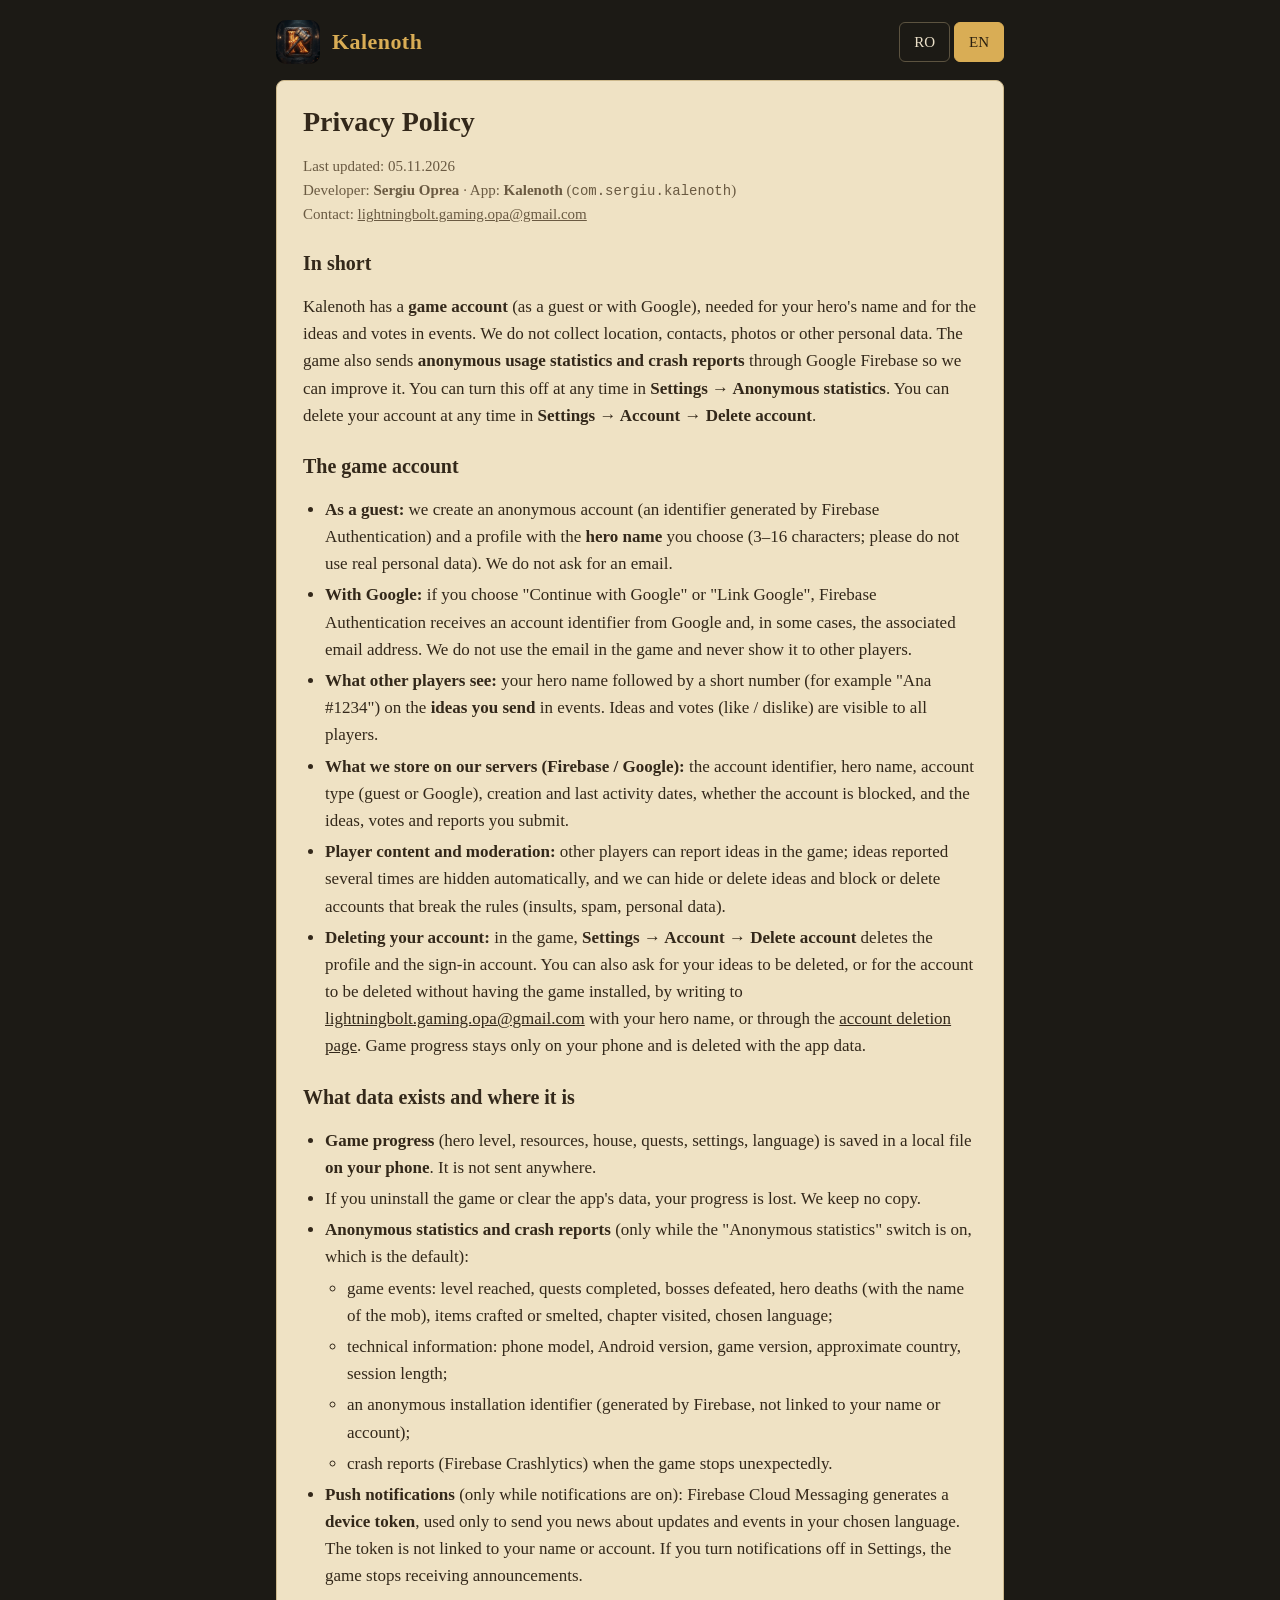
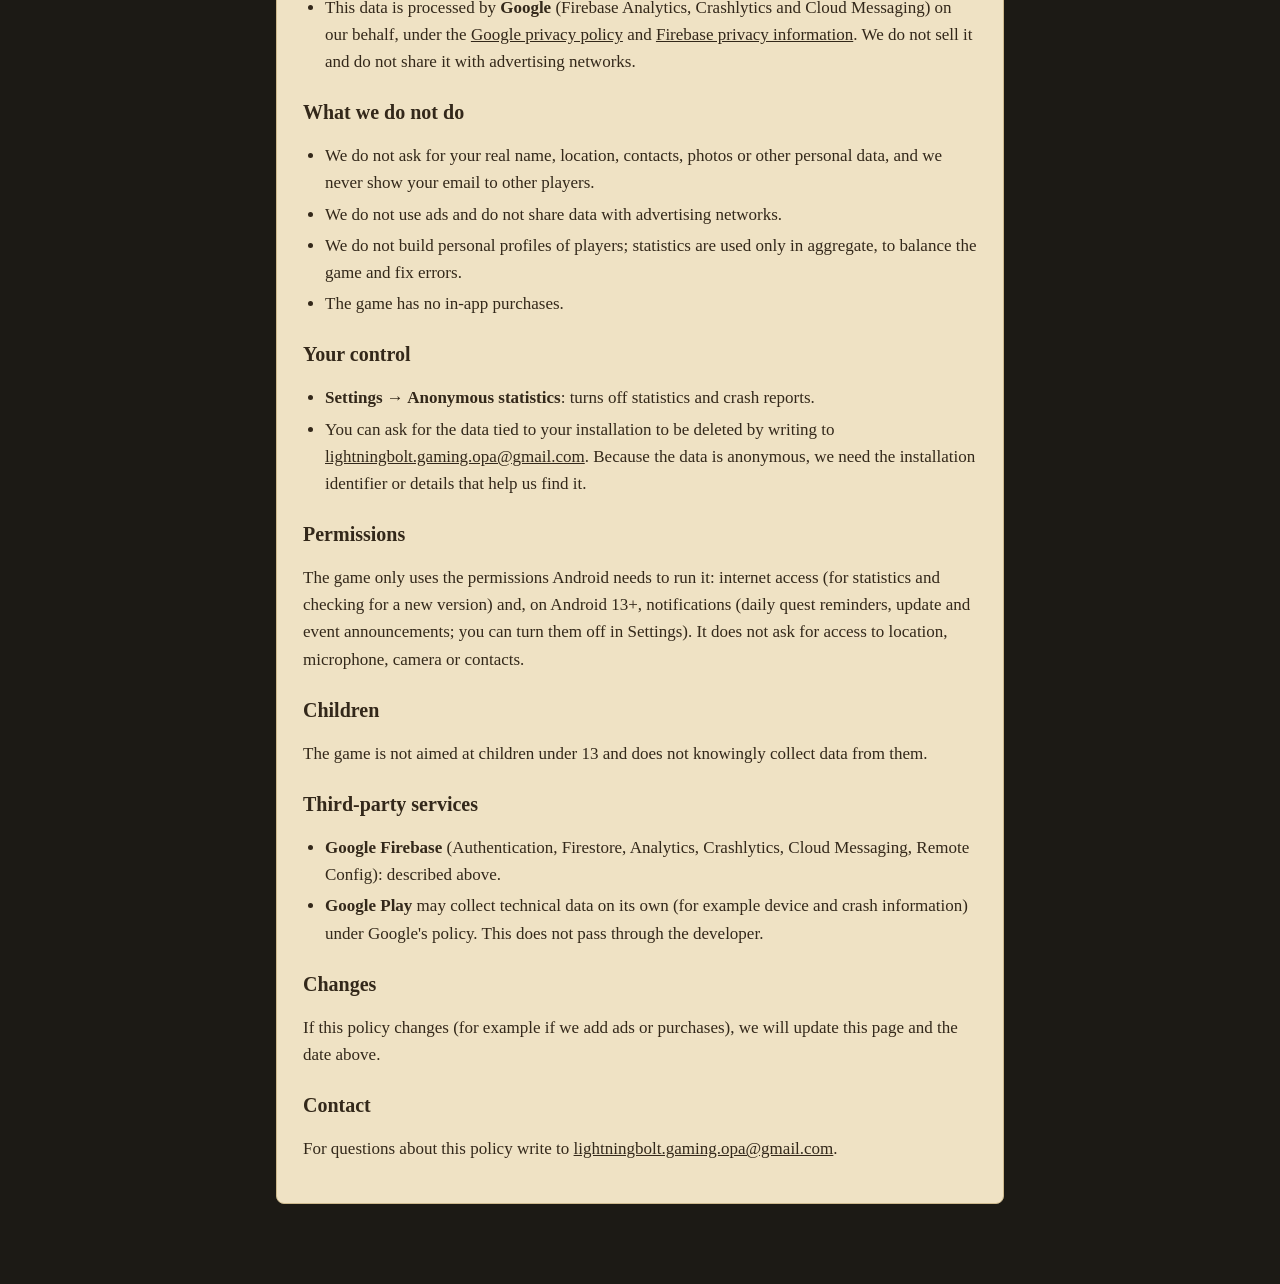
==== privacy.html @ b3754da6 "Privacy policy and account deletion pages" ====
<!doctype html>
<html lang="ro">
<head>
<meta charset="utf-8">
<meta name="viewport" content="width=device-width, initial-scale=1">
<title>Kalenoth – Politică de confidențialitate</title>
<meta name="description" content="Politica de confidențialitate a jocului Kalenoth. / Kalenoth privacy policy.">
<link rel="icon" type="image/png" href="images/icon.png">
<link rel="stylesheet" href="legal.css">
</head>
<body>
<div class="wrap">
  <header class="bar">
    <a class="home" href="./"><img src="images/icon.png" alt=""><strong>Kalenoth</strong></a>
    <div class="lang">
      <button type="button" data-lang="ro">RO</button>
      <button type="button" data-lang="en">EN</button>
    </div>
  </header>

  <!-- Source text: PlayStore/privacy_policy_ro_en.md. Keep both in sync. -->
  <article lang="ro" data-lang="ro">
    <h1>Politică de confidențialitate</h1>
    <p class="meta">Ultima actualizare: 05.11.2026<br>
      Dezvoltator: <b>Sergiu Oprea</b> · Aplicație: <b>Kalenoth</b> (<code>com.sergiu.kalenoth</code>)<br>
      Contact: <a href="mailto:lightningbolt.gaming.opa@gmail.com">lightningbolt.gaming.opa@gmail.com</a></p>

    <h2>Pe scurt</h2>
    <p>Kalenoth are un <b>cont de joc</b> (ca oaspete sau cu Google), necesar pentru numele eroului și pentru ideile și voturile din evenimente. Nu colectăm locație, contacte, fotografii sau alte date personale. Jocul trimite și <b>statistici anonime de utilizare și rapoarte de erori</b> prin Google Firebase, ca să îl putem îmbunătăți. Le poți opri oricând din <b>Setări → Statistici anonime</b>. Îți poți șterge contul oricând din <b>Setări → Cont → Șterge contul</b>.</p>

    <h2>Contul de joc</h2>
    <ul>
      <li><b>Ca oaspete:</b> creăm un cont anonim (un identificator generat de Firebase Authentication) și un profil cu <b>numele eroului</b> ales de tine (3–16 caractere, fără date personale reale, te rugăm). Nu cerem e-mail.</li>
      <li><b>Cu Google:</b> dacă alegi „Continuă cu Google” sau „Leagă Google”, Firebase Authentication primește de la Google un identificator al contului și, în unele cazuri, adresa de e-mail asociată. Noi nu folosim e-mailul în joc și nu îl afișăm altor jucători.</li>
      <li><b>Ce vede restul jucătorilor:</b> numele eroului, urmat de un număr scurt (de exemplu „Ana #1234”), pe <b>ideile pe care le trimiți</b> în evenimente. Ideile și voturile (like / dislike) sunt vizibile tuturor jucătorilor.</li>
      <li><b>Ce stocăm pe serverele noastre (Firebase / Google):</b> identificatorul contului, numele eroului, tipul contului (oaspete sau Google), data creării și a ultimei activități, dacă contul e blocat, ideile trimise, voturile și rapoartele tale.</li>
      <li><b>Conținut al jucătorilor și moderare:</b> ideile pot fi raportate de alți jucători din joc; ideile raportate de mai multe ori sunt ascunse automat, iar noi putem ascunde sau șterge idei și bloca sau șterge conturi care încalcă regulile (insulte, spam, date personale).</li>
      <li><b>Ștergerea contului:</b> din joc, <b>Setări → Cont → Șterge contul</b> șterge profilul și contul de autentificare. Poți cere ștergerea și ideilor tale, sau ștergerea contului fără să ai jocul instalat, scriind la <a href="mailto:lightningbolt.gaming.opa@gmail.com">lightningbolt.gaming.opa@gmail.com</a> cu numele eroului, sau prin <a href="delete-account.html">pagina de ștergere a contului</a>. Progresul jocului rămâne doar pe telefonul tău și se șterge odată cu datele aplicației.</li>
    </ul>

    <h2>Ce date există și unde sunt</h2>
    <ul>
      <li><b>Progresul jocului</b> (nivelul eroului, resursele, casa, misiunile, setările, limba) este salvat într-un fișier local, <b>pe telefonul tău</b>. Nu este trimis nicăieri.</li>
      <li>Dacă dezinstalezi jocul sau ștergi datele aplicației, progresul se pierde. Nu avem copie.</li>
      <li><b>Statistici anonime și rapoarte de erori</b> (doar dacă bifa „Statistici anonime” e pornită, implicit este):
        <ul>
          <li>evenimente din joc: nivel atins, misiuni terminate, bossi învinși, moartea eroului (cu numele mobului), obiecte făcute la forjă sau banc, capitolul vizitat, limba aleasă;</li>
          <li>informații tehnice: modelul telefonului, versiunea Android, versiunea jocului, țara aproximativă, durata sesiunilor;</li>
          <li>un identificator anonim al instalării (generat de Firebase, nu e legat de numele sau contul tău);</li>
          <li>rapoarte de erori (Firebase Crashlytics) când jocul se oprește neașteptat.</li>
        </ul>
      </li>
      <li><b>Notificări push</b> (doar cât notificările sunt pornite): Firebase Cloud Messaging generează un <b>token al dispozitivului</b>, folosit doar ca să primești anunțuri despre actualizări și evenimente, în limba aleasă. Tokenul nu e legat de numele sau contul tău. Dacă oprești notificările din Setări, jocul nu mai primește anunțuri.</li>
      <li>Aceste date sunt procesate de <b>Google</b> (Firebase Analytics, Crashlytics și Cloud Messaging) în numele nostru, conform <a href="https://policies.google.com/privacy">politicii Google</a> și a <a href="https://firebase.google.com/support/privacy">Firebase</a>. Nu le vindem și nu le partajăm cu rețele de publicitate.</li>
    </ul>

    <h2>Ce nu facem</h2>
    <ul>
      <li>Nu cerem numele tău real, locația, contactele, fotografiile sau alte date personale, și nu afișăm e-mailul altor jucători.</li>
      <li>Nu folosim reclame și nu partajăm date cu rețele de publicitate.</li>
      <li>Nu creăm profiluri personale ale jucătorilor; statisticile sunt folosite doar agregat, pentru echilibrarea jocului și remedierea erorilor.</li>
      <li>Jocul nu are cumpărături în aplicație.</li>
    </ul>

    <h2>Controlul tău</h2>
    <ul>
      <li><b>Setări → Statistici anonime</b>: oprește trimiterea statisticilor și a rapoartelor de erori.</li>
      <li>Poți cere ștergerea datelor asociate instalării tale scriind la <a href="mailto:lightningbolt.gaming.opa@gmail.com">lightningbolt.gaming.opa@gmail.com</a>. Fiindcă datele sunt anonime, avem nevoie de identificatorul instalării sau de detalii care ne ajută să o găsim.</li>
    </ul>

    <h2>Permisiuni</h2>
    <p>Jocul folosește doar permisiunile necesare funcționării pe Android: acces la internet (pentru statistici și verificarea versiunii noi) și, pe Android 13+, notificări (reamintiri de misiuni zilnice, anunțuri de actualizări și evenimente; le poți opri din Setări). Nu cere acces la locație, microfon, cameră sau contacte.</p>

    <h2>Copii</h2>
    <p>Jocul nu este destinat copiilor sub 13 ani și nu colectează cu bună știință date de la ei.</p>

    <h2>Servicii ale terților</h2>
    <ul>
      <li><b>Google Firebase</b> (Authentication, Firestore, Analytics, Crashlytics, Cloud Messaging, Remote Config): descris mai sus.</li>
      <li><b>Google Play</b> poate colecta pe cont propriu date tehnice (de exemplu informații despre dispozitiv și erori) conform politicii Google. Acestea nu trec prin dezvoltator.</li>
    </ul>

    <h2>Modificări</h2>
    <p>Dacă politica se schimbă (de exemplu dacă adăugăm reclame sau cumpărături), actualizăm această pagină și data de sus.</p>

    <h2>Contact</h2>
    <p>Pentru întrebări despre această politică scrie-ne la <a href="mailto:lightningbolt.gaming.opa@gmail.com">lightningbolt.gaming.opa@gmail.com</a>.</p>
  </article>

  <article lang="en" data-lang="en">
    <h1>Privacy Policy</h1>
    <p class="meta">Last updated: 05.11.2026<br>
      Developer: <b>Sergiu Oprea</b> · App: <b>Kalenoth</b> (<code>com.sergiu.kalenoth</code>)<br>
      Contact: <a href="mailto:lightningbolt.gaming.opa@gmail.com">lightningbolt.gaming.opa@gmail.com</a></p>

    <h2>In short</h2>
    <p>Kalenoth has a <b>game account</b> (as a guest or with Google), needed for your hero's name and for the ideas and votes in events. We do not collect location, contacts, photos or other personal data. The game also sends <b>anonymous usage statistics and crash reports</b> through Google Firebase so we can improve it. You can turn this off at any time in <b>Settings → Anonymous statistics</b>. You can delete your account at any time in <b>Settings → Account → Delete account</b>.</p>

    <h2>The game account</h2>
    <ul>
      <li><b>As a guest:</b> we create an anonymous account (an identifier generated by Firebase Authentication) and a profile with the <b>hero name</b> you choose (3–16 characters; please do not use real personal data). We do not ask for an email.</li>
      <li><b>With Google:</b> if you choose "Continue with Google" or "Link Google", Firebase Authentication receives an account identifier from Google and, in some cases, the associated email address. We do not use the email in the game and never show it to other players.</li>
      <li><b>What other players see:</b> your hero name followed by a short number (for example "Ana #1234") on the <b>ideas you send</b> in events. Ideas and votes (like / dislike) are visible to all players.</li>
      <li><b>What we store on our servers (Firebase / Google):</b> the account identifier, hero name, account type (guest or Google), creation and last activity dates, whether the account is blocked, and the ideas, votes and reports you submit.</li>
      <li><b>Player content and moderation:</b> other players can report ideas in the game; ideas reported several times are hidden automatically, and we can hide or delete ideas and block or delete accounts that break the rules (insults, spam, personal data).</li>
      <li><b>Deleting your account:</b> in the game, <b>Settings → Account → Delete account</b> deletes the profile and the sign-in account. You can also ask for your ideas to be deleted, or for the account to be deleted without having the game installed, by writing to <a href="mailto:lightningbolt.gaming.opa@gmail.com">lightningbolt.gaming.opa@gmail.com</a> with your hero name, or through the <a href="delete-account.html">account deletion page</a>. Game progress stays only on your phone and is deleted with the app data.</li>
    </ul>

    <h2>What data exists and where it is</h2>
    <ul>
      <li><b>Game progress</b> (hero level, resources, house, quests, settings, language) is saved in a local file <b>on your phone</b>. It is not sent anywhere.</li>
      <li>If you uninstall the game or clear the app's data, your progress is lost. We keep no copy.</li>
      <li><b>Anonymous statistics and crash reports</b> (only while the "Anonymous statistics" switch is on, which is the default):
        <ul>
          <li>game events: level reached, quests completed, bosses defeated, hero deaths (with the name of the mob), items crafted or smelted, chapter visited, chosen language;</li>
          <li>technical information: phone model, Android version, game version, approximate country, session length;</li>
          <li>an anonymous installation identifier (generated by Firebase, not linked to your name or account);</li>
          <li>crash reports (Firebase Crashlytics) when the game stops unexpectedly.</li>
        </ul>
      </li>
      <li><b>Push notifications</b> (only while notifications are on): Firebase Cloud Messaging generates a <b>device token</b>, used only to send you news about updates and events in your chosen language. The token is not linked to your name or account. If you turn notifications off in Settings, the game stops receiving announcements.</li>
      <li>This data is processed by <b>Google</b> (Firebase Analytics, Crashlytics and Cloud Messaging) on our behalf, under the <a href="https://policies.google.com/privacy">Google privacy policy</a> and <a href="https://firebase.google.com/support/privacy">Firebase privacy information</a>. We do not sell it and do not share it with advertising networks.</li>
    </ul>

    <h2>What we do not do</h2>
    <ul>
      <li>We do not ask for your real name, location, contacts, photos or other personal data, and we never show your email to other players.</li>
      <li>We do not use ads and do not share data with advertising networks.</li>
      <li>We do not build personal profiles of players; statistics are used only in aggregate, to balance the game and fix errors.</li>
      <li>The game has no in-app purchases.</li>
    </ul>

    <h2>Your control</h2>
    <ul>
      <li><b>Settings → Anonymous statistics</b>: turns off statistics and crash reports.</li>
      <li>You can ask for the data tied to your installation to be deleted by writing to <a href="mailto:lightningbolt.gaming.opa@gmail.com">lightningbolt.gaming.opa@gmail.com</a>. Because the data is anonymous, we need the installation identifier or details that help us find it.</li>
    </ul>

    <h2>Permissions</h2>
    <p>The game only uses the permissions Android needs to run it: internet access (for statistics and checking for a new version) and, on Android 13+, notifications (daily quest reminders, update and event announcements; you can turn them off in Settings). It does not ask for access to location, microphone, camera or contacts.</p>

    <h2>Children</h2>
    <p>The game is not aimed at children under 13 and does not knowingly collect data from them.</p>

    <h2>Third-party services</h2>
    <ul>
      <li><b>Google Firebase</b> (Authentication, Firestore, Analytics, Crashlytics, Cloud Messaging, Remote Config): described above.</li>
      <li><b>Google Play</b> may collect technical data on its own (for example device and crash information) under Google's policy. This does not pass through the developer.</li>
    </ul>

    <h2>Changes</h2>
    <p>If this policy changes (for example if we add ads or purchases), we will update this page and the date above.</p>

    <h2>Contact</h2>
    <p>For questions about this policy write to <a href="mailto:lightningbolt.gaming.opa@gmail.com">lightningbolt.gaming.opa@gmail.com</a>.</p>
  </article>
</div>
<script src="legal.js"></script>
</body>
</html>
---- legal.css ----
/* Shared look of the privacy and account deletion pages (same palette as index.html). */
:root {
  --bg: #1c1a15;
  --paper: #efe2c4;
  --paper-edge: #cdb98d;
  --ink: #33281a;
  --ink-soft: #6a5a42;
  --gold: #d9ad55;
  --text-on-bg: #eadfc8;
}
* { box-sizing: border-box; }
body {
  margin: 0;
  background: var(--bg);
  color: var(--text-on-bg);
  font: 17px/1.6 Georgia, "Times New Roman", serif;
}
.wrap { max-width: 760px; margin: 0 auto; padding: 0 16px 64px; }
.bar { display: flex; align-items: center; gap: 12px; padding: 20px 0 16px; }
.home { display: flex; align-items: center; gap: 12px; color: inherit; text-decoration: none; }
.home img { width: 44px; height: 44px; border-radius: 10px; }
.home strong { font-size: 22px; color: var(--gold); letter-spacing: .02em; }
.lang { margin-left: auto; display: flex; gap: 4px; }
button {
  font: inherit;
  font-size: 15px;
  min-height: 40px;
  padding: 6px 14px;
  color: var(--text-on-bg);
  background: transparent;
  border: 1px solid #5c5340;
  border-radius: 6px;
  cursor: pointer;
}
button:hover { border-color: var(--gold); }
button:focus-visible { outline: 2px solid var(--gold); outline-offset: 2px; }
button[aria-pressed="true"] { background: var(--gold); border-color: var(--gold); color: #2a2010; }
article {
  background: var(--paper);
  color: var(--ink);
  border: 1px solid var(--paper-edge);
  border-radius: 8px;
  padding: 24px 26px;
  margin-bottom: 16px;
  overflow-wrap: anywhere;
}
h1 { font-size: 28px; line-height: 1.2; margin: 0 0 8px; }
h2 { font-size: 20px; line-height: 1.3; margin: 24px 0 8px; }
.meta, .foot { color: var(--ink-soft); font-size: 15px; }
a { color: inherit; }
ul, ol { padding-left: 22px; }
li { margin: 4px 0; }
code { font-size: 14px; }
table { width: 100%; border-collapse: collapse; font-size: 15px; }
td, th { text-align: left; vertical-align: top; padding: 6px 8px; border-top: 1px solid var(--paper-edge); }
[hidden] { display: none !important; }
@media (max-width: 520px) {
  h1 { font-size: 24px; }
  article { padding: 18px 16px; }
}
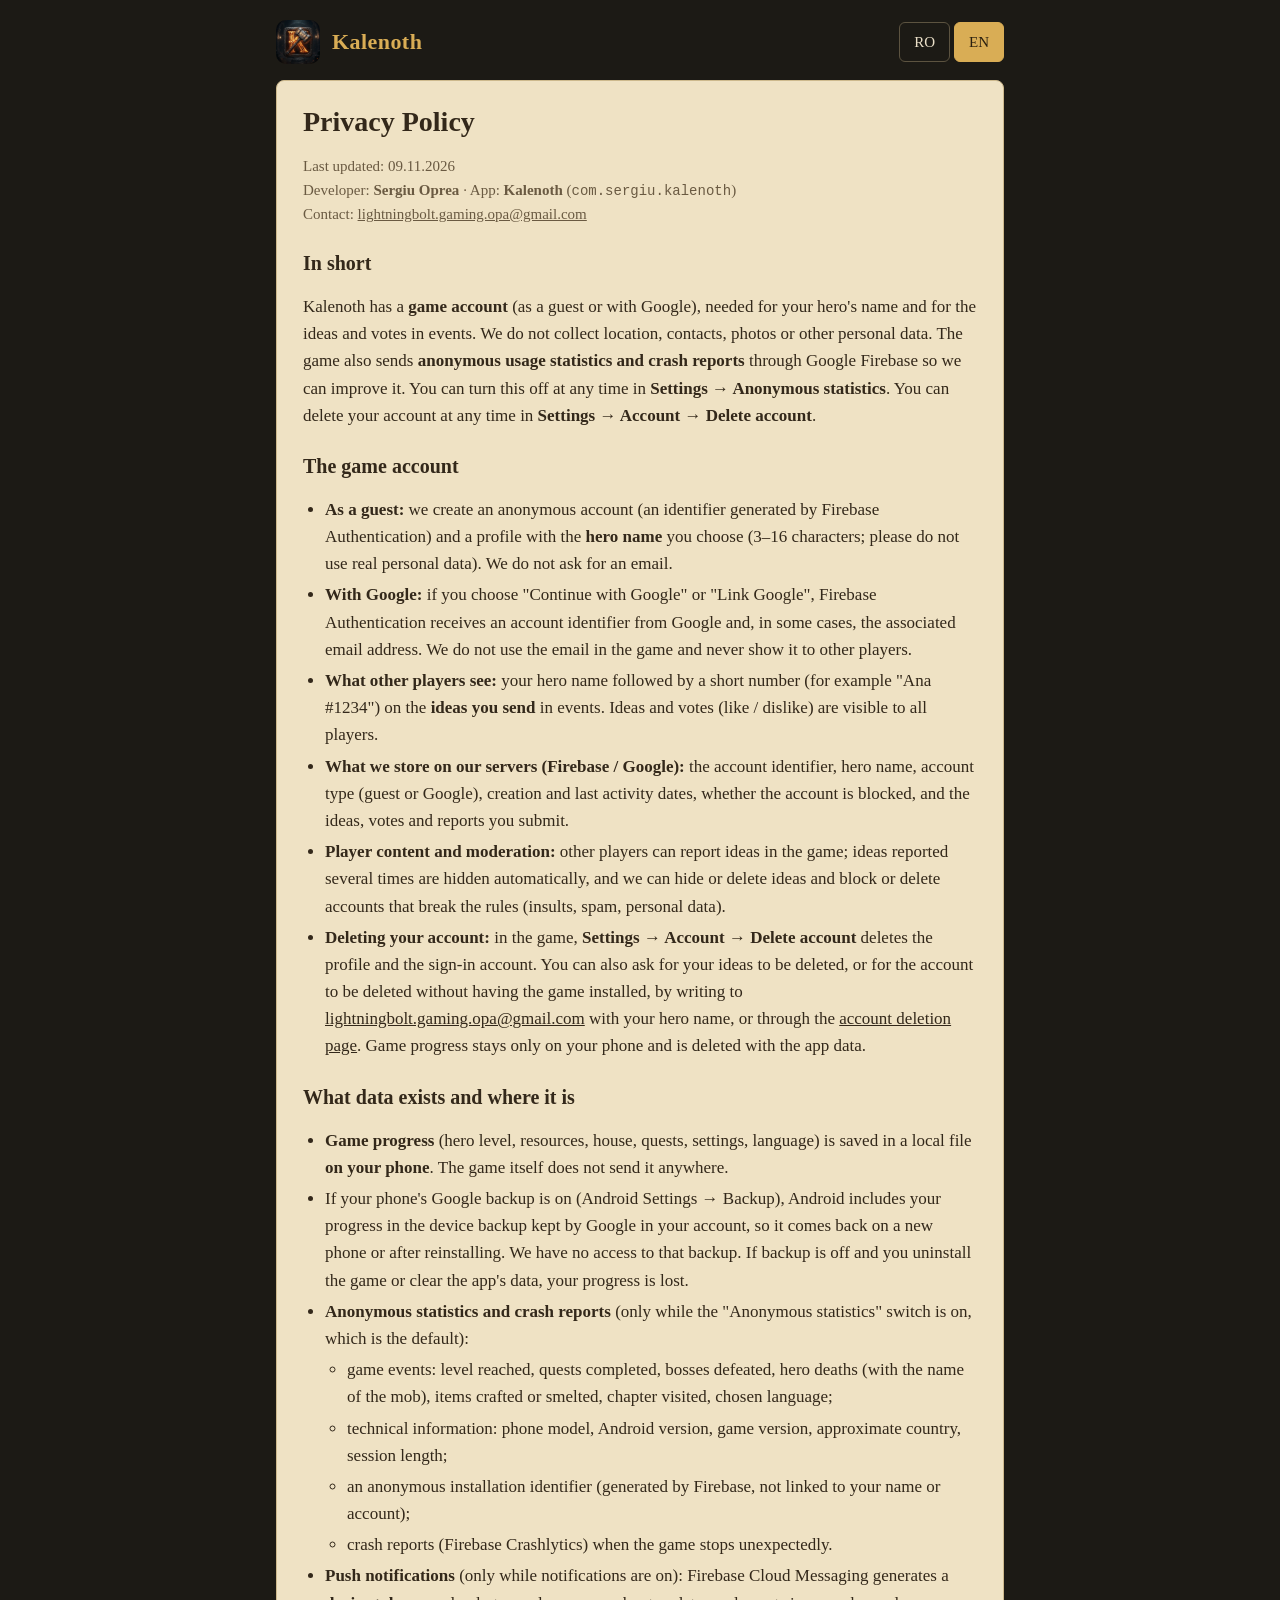
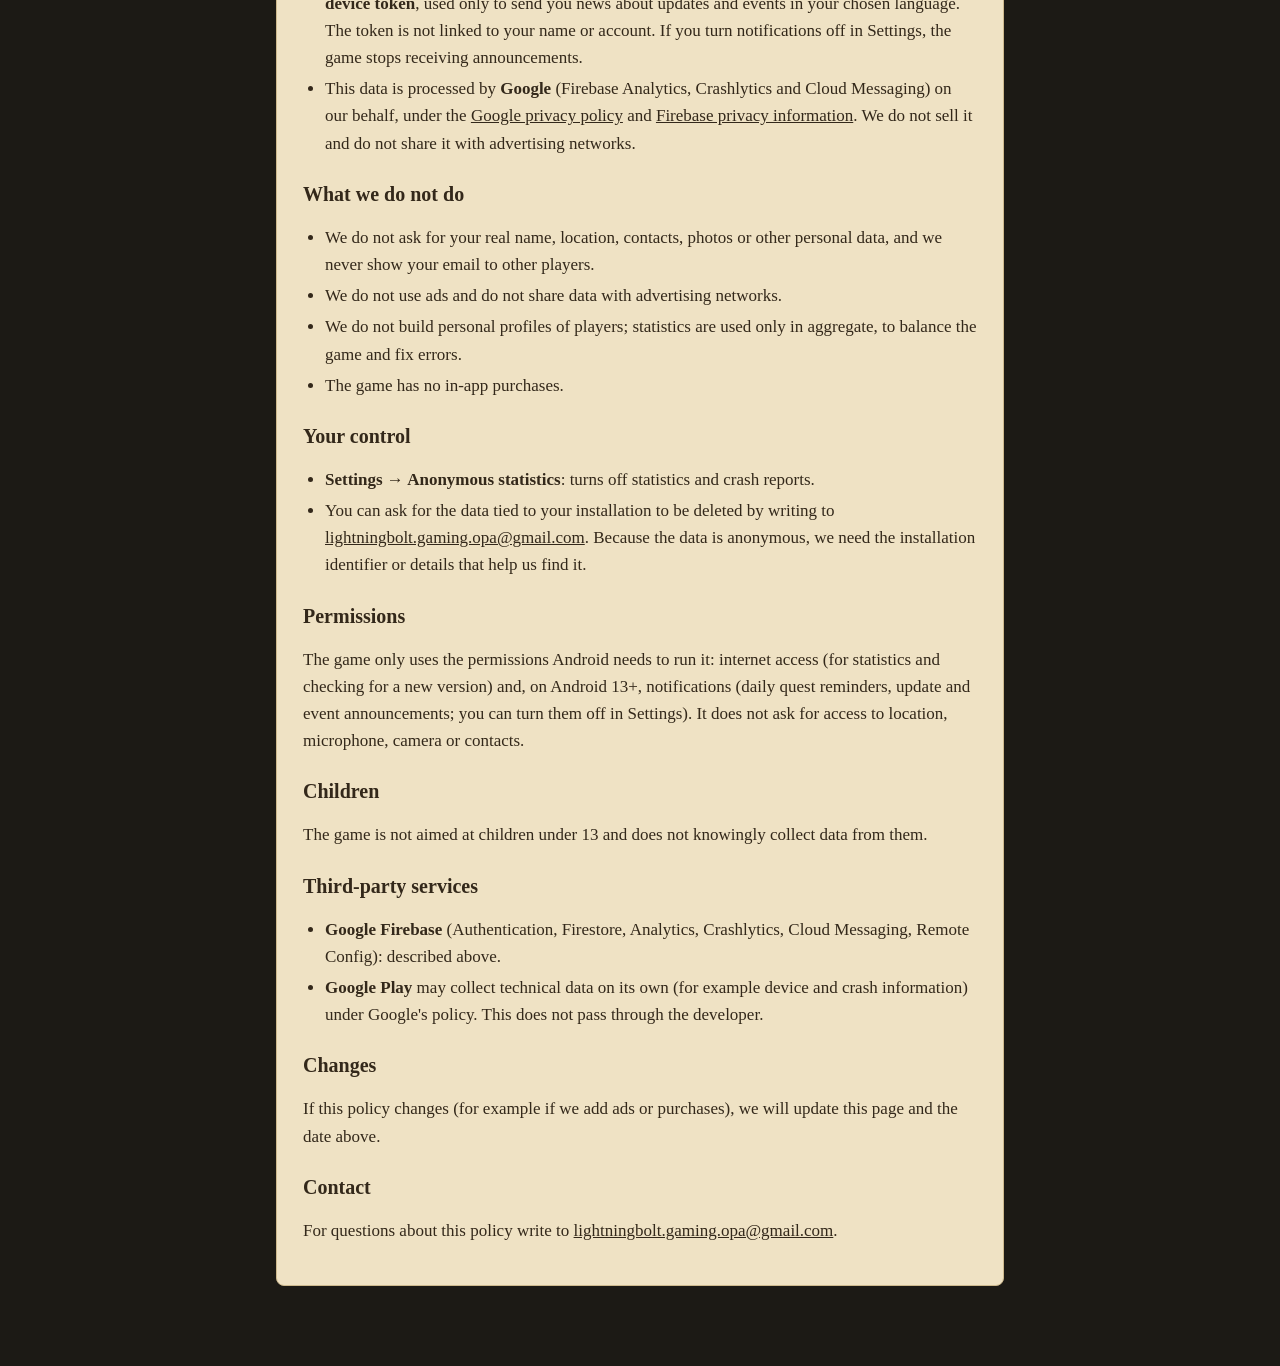
==== commit 2d6e60d5: "Update 0.1.30: Gear by level" ====
--- a/privacy.html
+++ b/privacy.html
@@ -21,7 +21,7 @@
   <!-- Source text: PlayStore/privacy_policy_ro_en.md. Keep both in sync. -->
   <article lang="ro" data-lang="ro">
     <h1>Politică de confidențialitate</h1>
-    <p class="meta">Ultima actualizare: 05.11.2026<br>
+    <p class="meta">Ultima actualizare: 09.11.2026<br>
       Dezvoltator: <b>Sergiu Oprea</b> · Aplicație: <b>Kalenoth</b> (<code>com.sergiu.kalenoth</code>)<br>
       Contact: <a href="mailto:lightningbolt.gaming.opa@gmail.com">lightningbolt.gaming.opa@gmail.com</a></p>
 
@@ -40,8 +40,8 @@
 
     <h2>Ce date există și unde sunt</h2>
     <ul>
-      <li><b>Progresul jocului</b> (nivelul eroului, resursele, casa, misiunile, setările, limba) este salvat într-un fișier local, <b>pe telefonul tău</b>. Nu este trimis nicăieri.</li>
-      <li>Dacă dezinstalezi jocul sau ștergi datele aplicației, progresul se pierde. Nu avem copie.</li>
+      <li><b>Progresul jocului</b> (nivelul eroului, resursele, casa, misiunile, setările, limba) este salvat într-un fișier local, <b>pe telefonul tău</b>. Nu este trimis nicăieri de joc.</li>
+      <li>Dacă backup-ul Google al telefonului este pornit (Setări Android → Backup), Android include progresul în copia de rezervă a dispozitivului, păstrată de Google în contul tău, ca să-l regăsești pe un telefon nou sau după reinstalare. Noi nu avem acces la această copie. Dacă backup-ul e oprit și dezinstalezi jocul sau ștergi datele aplicației, progresul se pierde.</li>
       <li><b>Statistici anonime și rapoarte de erori</b> (doar dacă bifa „Statistici anonime” e pornită, implicit este):
         <ul>
           <li>evenimente din joc: nivel atins, misiuni terminate, bossi învinși, moartea eroului (cu numele mobului), obiecte făcute la forjă sau banc, capitolul vizitat, limba aleasă;</li>
@@ -89,7 +89,7 @@
 
   <article lang="en" data-lang="en">
     <h1>Privacy Policy</h1>
-    <p class="meta">Last updated: 05.11.2026<br>
+    <p class="meta">Last updated: 09.11.2026<br>
       Developer: <b>Sergiu Oprea</b> · App: <b>Kalenoth</b> (<code>com.sergiu.kalenoth</code>)<br>
       Contact: <a href="mailto:lightningbolt.gaming.opa@gmail.com">lightningbolt.gaming.opa@gmail.com</a></p>
 
@@ -108,8 +108,8 @@
 
     <h2>What data exists and where it is</h2>
     <ul>
-      <li><b>Game progress</b> (hero level, resources, house, quests, settings, language) is saved in a local file <b>on your phone</b>. It is not sent anywhere.</li>
-      <li>If you uninstall the game or clear the app's data, your progress is lost. We keep no copy.</li>
+      <li><b>Game progress</b> (hero level, resources, house, quests, settings, language) is saved in a local file <b>on your phone</b>. The game itself does not send it anywhere.</li>
+      <li>If your phone's Google backup is on (Android Settings → Backup), Android includes your progress in the device backup kept by Google in your account, so it comes back on a new phone or after reinstalling. We have no access to that backup. If backup is off and you uninstall the game or clear the app's data, your progress is lost.</li>
       <li><b>Anonymous statistics and crash reports</b> (only while the "Anonymous statistics" switch is on, which is the default):
         <ul>
           <li>game events: level reached, quests completed, bosses defeated, hero deaths (with the name of the mob), items crafted or smelted, chapter visited, chosen language;</li>
